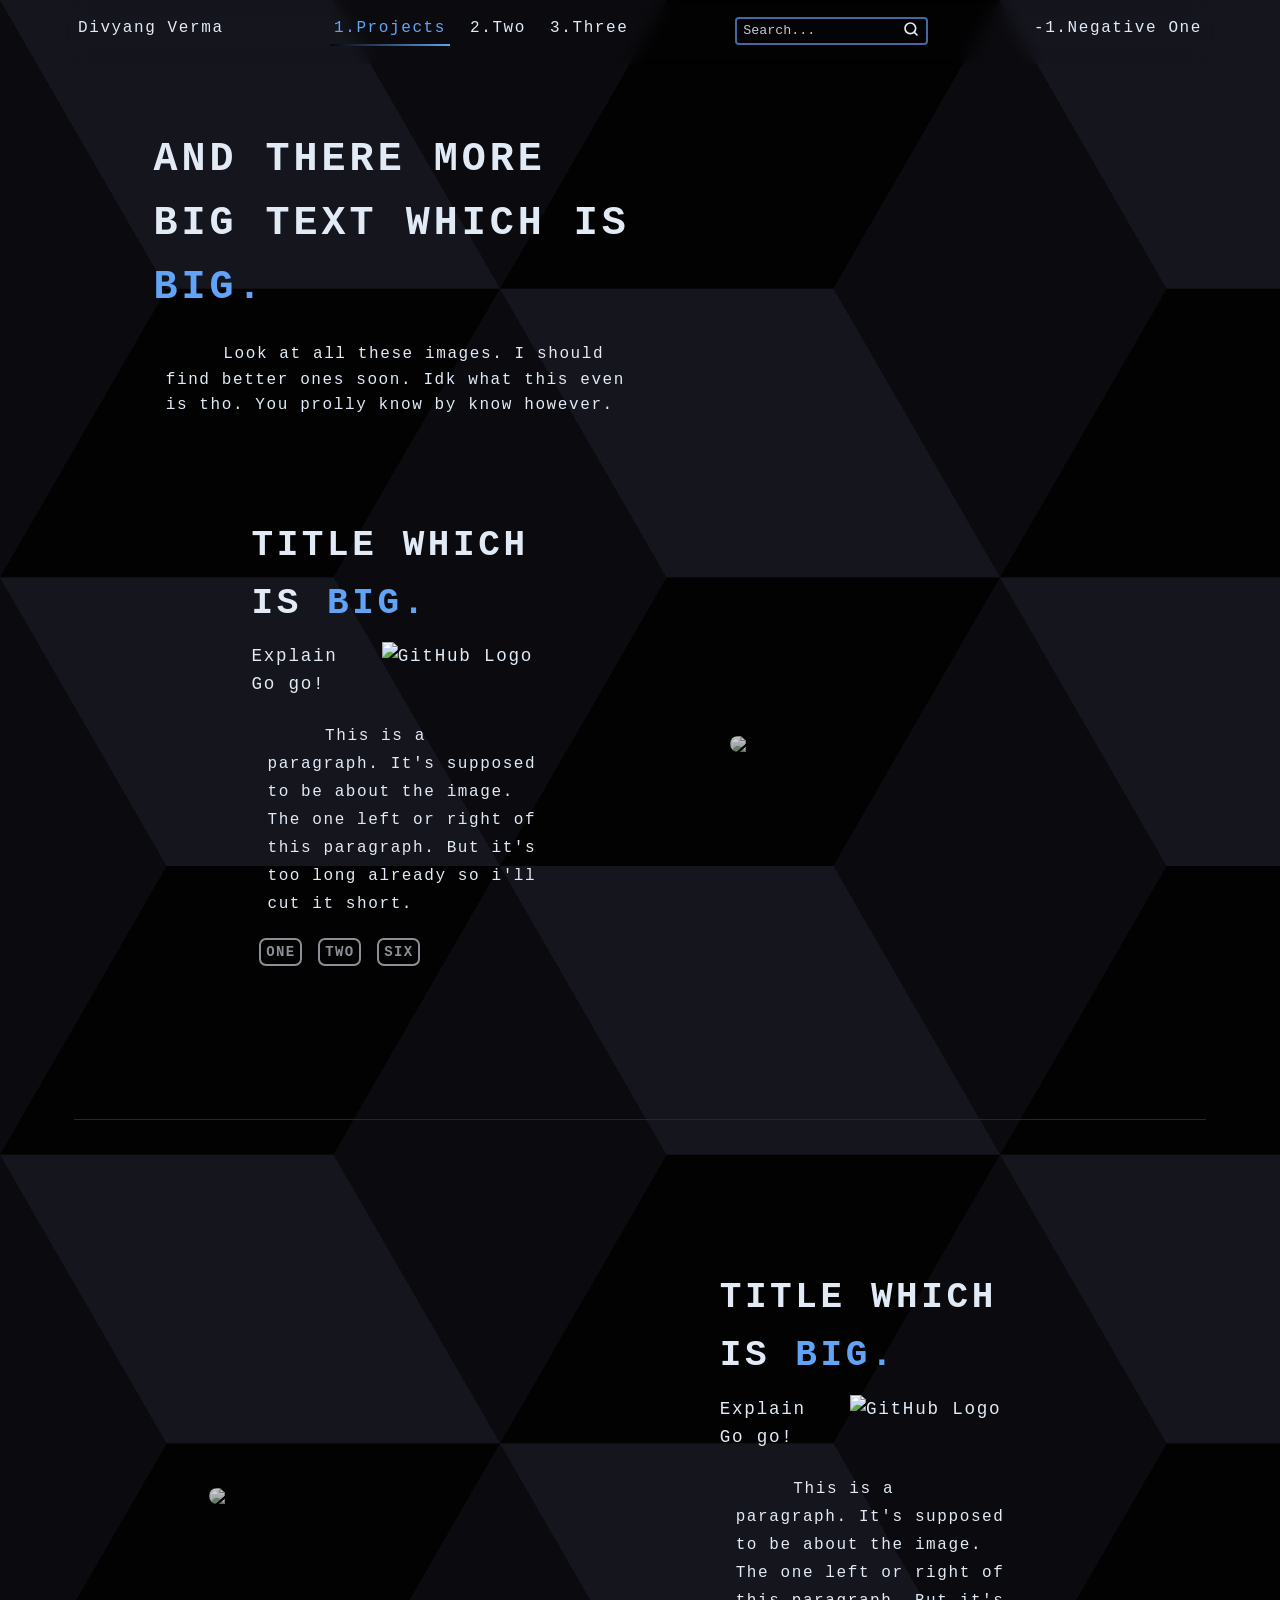
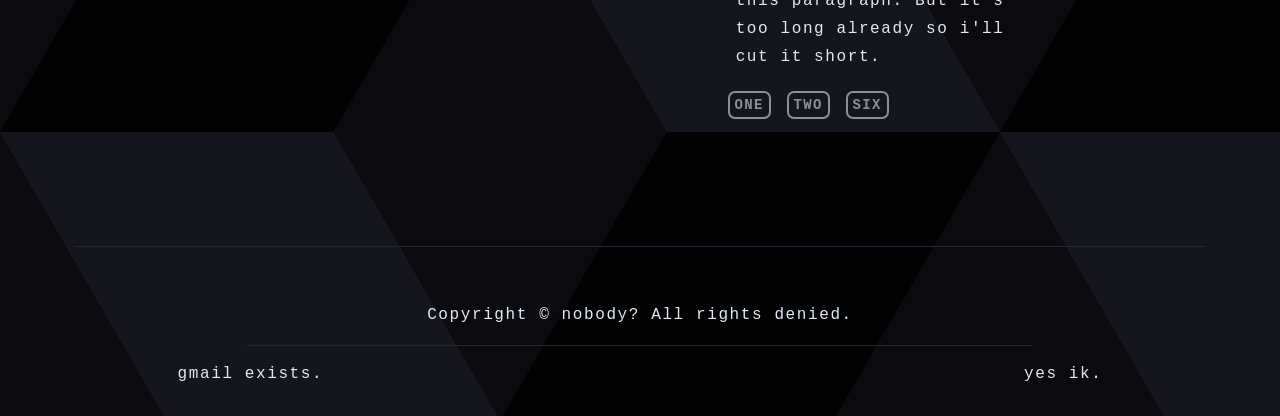
==== projects.html @ 55948bd6 "Add initial projects.html file with structure made this file." ====
<!DOCTYPE html>
<html lang="en">
<head>
    <meta charset="UTF-8">
    <meta name="viewport" content="width=device-width, initial-scale=1.0">
    <title>Divy <-</title>
    <meta name="description" content=" description of website">
    <link rel="stylesheet" href="style.css">
</head>
<body style="padding: 0 clamp(12%, 15vw - 7rem, 5%);">
    <header>
        <nav>
            <ul>
                <li><a href="index.html" class="navItem"><p class="navName">Divyang Verma</p></a></li>
                
                <div class="navItemGroup">
                    <li><a href="projects.html" class="navItem" style="color: #61a4f7; background-size: 100% 2px;"><p class="navNum" style="color: #61a4f7;">1.</p> <p class="navName" style="color: #61a4f7;">Projects</p></a></li>
                    <li><a href="#two" class="navItem"><p class="navNum">2.</p> <p class="navName">Two</p></a></li>
                    <li><a href="#three" class="navItem"><p class="navNum">3.</p> <p class="navName">Three</p></a></li>
                </div>

                <li><form class="searchForm">
                    <input type="text" placeholder="Search..." class="searchInput">
                    <button type="submit" class="searchButton">
                        <svg width="16" height="16" viewBox="0 0 24 24" fill="none" stroke="currentColor" stroke-width="2.5" stroke-linecap="round" stroke-linejoin="round"><circle cx="11" cy="11" r="8"></circle><line x1="21" y1="21" x2="16.65" y2="16.65"></line></svg>
                    </button>
                </form></li>
                
                <li class="rightItem"><a href="#negOne" class="navItem"><p class="navNum">-1.</p> <p class="navName">Negative One</p></a></li>
            </ul>
        </nav>
    </header>

    <br>
    <br>
    <br>
    <br>

    

    <main>
        <br>

        <section class="projIntroduction">
            <h1>And there more Big text which is <span class="highligthThisText">Big.</span></h1>
            <p style="padding:2.5%;">&emsp; &emsp; Look at all these images. I should find better ones soon. Idk what this even is tho. You prolly know by know however.</p>
        </section>
            
        <section id="primary">
            <section id="left" style="padding: 7%;">
                <h1 class="MediumTitle">Title which is <span class="highligthThisText">Big.</span></h1>
                
                <div class="projBasicInfo">
                    <span class="upBit">Explain</span> &emsp; 
                    <a href="https://github.com" class="GithubLink">
                        <img src="githubLogo.png" alt="GitHub Logo" class="githubLogo"> 
                        <span class="upBit">Go go!</span>
                    </a>
                </div>

                <p class="projExpl"> &emsp; &emsp; This is a paragraph. It's supposed to be about the image. The one left or right of this paragraph. But it's too long already so i'll cut it short.</p>
            
                <div class="projTypes">
                    <p class="typeLabel">one</p>
                    <p class="typeLabel">two</p>
                    <p class="typeLabel">six</p>
                </div>
            </section>
            <section id="right" style="display: flex; padding: 2.5%; align-items:center;">
                    <img src="NoImageFound.png" class="projImg">
            </section>
        </section>

        <br>
        <br>
        <hr>
        <br>
        <br>

        <section id="primary">
            <section id="left" style="display: flex; padding: 2.5%; align-items:center;">
                    <img src="NoImageFound.png" class="projImg">
            </section>

            <section id="right" style="padding: 7%;">
                <h1 class="MediumTitle">Title which is <span class="highligthThisText">Big.</span></h1>
                
                <div class="projBasicInfo">
                    <span class="upBit">Explain</span> &emsp; 
                    <a href="https://github.com" class="GithubLink">
                        <img src="githubLogo.png" alt="GitHub Logo" class="githubLogo"> 
                        <span class="upBit">Go go!</span>
                    </a>
                </div>

                <p class="projExpl"> &emsp; &emsp; This is a paragraph. It's supposed to be about the image. The one left or right of this paragraph. But it's too long already so i'll cut it short.</p>
            
                <div class="projTypes">
                    <p class="typeLabel">one</p>
                    <p class="typeLabel">two</p>
                    <p class="typeLabel">six</p>
                </div>
            </section>
            
        </section>


    </main>


    <br>
    <hr>
    <footer>
        <p>Copyright &copy; nobody? All rights denied.</p>
        <hr class="footBreak">
        <div class="bottomFoot"> <p>gmail exists.</p> <p>yes ik.</p> </div>
    </footer>

    <script src="script.js"></script>
</body>
</html>
---- style.css ----
:root {
  --bg-color: #040406;
  --different-bg-color: hsl(240, 11%, 5%);
  
  /*Remediner: change script "No words to graph" color*/
  --text-color: #e1eaf5; 
  --highlighted-text-color: #61a4f7;
  
  --border-color: #416b9e;
  --highlighted-border-color: #6e9dc9;
  
  --button-bg-color: #4878b3;
  --highlighted-button-bg-color: #345d8f;

  --chartline-color: #002b5f;
  --chartaxis-color: #3e5a97; /*numbers*/
  --chartgrid-color: #0d1a2b;
  --chartavgline-color: #00d7fd;

  --scrollbar-color: #000920;
  --divider-color: #202835;
}

@property --c1 {
  syntax: '<color>';
  inherits: false;
  initial-value: hsl(240, 17%, 1%);
}@property --c2 {
  syntax: '<color>';
  inherits: false;
  initial-value: hsl(240, 17%, 10%);
}
@property --c3 {
  syntax: '<color>';
  inherits: false;
  initial-value: hsl(240, 17%, 5%);
}

@property --transC {
  syntax: '<color>';
  inherits: false;
  initial-value: hsl(240, 17%, 0%);
}

html {
  --s: 1000px; /* control the size*/
    background-color: var(--bg-color);
}

* {
    box-sizing: border-box;
    margin: 0;
    padding: 0;
    scrollbar-width: thin;
    scrollbar-color: var(--scrollbar-color) var(--bg-color);
}

.scroll-container {
    overflow-y: auto;
    -webkit-overflow-scrolling: touch;
    scroll-behavior: smooth;
}

body {
    
    font-family: "Andale Mono", monospace;
    line-height: 1.6;
    color: var(--text-color);
    background-color: var(--bg-color);

    --body-pad: clamp(2.5%, 15vw - 7rem, 15%);
    padding:0 var(--body-pad);

    background:
    repeating-conic-gradient(from 30deg,#0000 0 120deg,var(--c3) 0 50%) 
    calc(var(--s)/2) calc(var(--s)*tan(30deg)/2),
    repeating-conic-gradient(from 30deg,var(--c1) 0 60deg,var(--c2) 0 120deg,var(--c3) 0 50%);
    background-size: var(--s) calc(var(--s)*tan(30deg));

    animation: bg-ani 10s linear infinite alternate;
}
@keyframes bg-ani {
    0% {
        --c1: hsl(240, 17%, 1%);
        --c2: hsl(240, 17%, 2%);
        --c3: hsl(240, 17%, 3%);
    }
    50% {
        --c1: hsl(240, 17%, 3%);
        --c2: hsl(240, 17%, 1%);
        --c3: hsl(240, 17%, 2%);
    }
    100% {
        --c1:hsl(240, 17%, 2%);
        --c2: hsl(240, 17%, 3%);
        --c3: hsl(240, 17%, 1%);
    }
}

@media (max-width: 850px) {
    body {
        padding: 0 0.5rem;
    }
}

header {
    text-align: center;
    padding: 0 0;

    position: fixed;
    z-index: 1000;
    backdrop-filter: blur(8px); 
    left:5%;
    right:5%;

}



nav {
    /*background-color: var(--bg-color);*/
    display: flex;
    justify-content: left;
    align-items: left;
    white-space: nowrap; 
    padding: 1rem 0;

    animation: slideIntro 1s forwards;

    border-bottom: 2px rgba(20, 25, 32, 0%) solid;
    border-left: 2px rgba(20, 25, 32, 0%) solid;
    border-right: 2px rgba(20, 25, 32, 0%) solid;

}

nav.scrolled {

    border-bottom: 2px rgba(20, 25, 32, 100%) solid;
    border-left: 2px rgba(20, 25, 32, 100%) solid;
    border-right: 2px rgba(20, 25, 32, 100%) solid;
    
    transition: 0.25s ease-in-out;
}

nav a.navItem {
    color: var(--text-color);
    padding: 0 0.25rem;
    text-decoration: none;
    font-weight: none;
    align-items: left;
    justify-content: left;
    display: flex;

    background-image: linear-gradient(20deg, var(--bg-color), var(--highlighted-text-color));
    background-repeat: no-repeat;
    
    background-size: 0% 2px;
    background-position: left bottom;
    
    transition: background-size 0.25s ease-in-out;
}


@keyframes slideIntro {
  0% {
    opacity: 0;
    transform: translateX(-1000px);
  }
  100% {
    opacity: 1;
    transform: translateX(0);
  }
}


nav a p.navNum {
    color:var(--text-color);
}

nav a p.navName {
    color:var(--text-color);
    transition: color 0.4s ease-in-out;
}

nav li {
    float: left;

    padding: 0 0.5rem;
}


nav a.navItem:hover .navName {
    color: var(--highlighted-text-color);
}

nav a.navItem:hover {
    background-size: 100% 2px;
}

.searchForm {
    background-color:  var(--bg-color);
    padding: 0 0.4rem;

    height: 1.75rem;
    
    border: 2px solid;
    border-radius: 4px;
    border-color:var(--border-color);
    
    display: flex;
    justify-content: center;
    align-items: center;

    transition: border-color 0.25s ease-in-out;
}

.searchInput {
    color: var(--text-color);
    background-color: var(--bg-color);
    border: none;
        font-family: "Andale Mono", monospace;


    height: 1.4rem;
}

.searchInput::placeholder {
    color: var(--text-color);
    opacity: 0.85;
}

.searchButton {
    color: var(--text-color);
    background-color: var(--bg-color);
    border: none;

    height: 1.4rem;

}

.searchInput:focus {
    outline: none;
    box-shadow: none;
}

.searchForm:focus-within {
    border-color: var(--highlighted-border-color);
}

ul {
    list-style-type: none;
    margin: 0;
    padding: 0;
    overflow: hidden;
    display: flex;
    align-items: center;
    justify-content: space-between;
    width: 100%;
}


#primary {
    color: var(--text-color);
    margin-left: 1rem;
    margin-right: 1rem;

    /*padding: .34rem clamp(2.5%, 15vw - 8.5rem, 25%);*/

    display: flex;
    justify-content: space-between;
}

@media (max-width:850px) {
    #primary {
        flex-direction: column;
        align-items: center;

        padding: .2rem 0;
    }
}


#left {
    margin-top: 1rem;
    margin-bottom: 1rem;
    margin-left: 1rem;
    width: 100%;
    margin-right: clamp(0rem, 15vw - 8.5rem, 2.5rem);
}

#right {
    margin-top: 1rem;
    margin-bottom: 1rem;
    margin-right: 1rem;
    width: 100%;
    margin-left: clamp(0rem, 15vw - 8.5rem, 2.5rem);
}

#secondary {
    color: var(--text-color);
    margin-left: 1rem;
    margin-right: 1rem;
    padding: 1rem 0;

}

#secondary .title {
    color: var(--text-color);
    margin-left: 1rem;
    margin-right: 1rem;

    display: flex;
    justify-content: space-between;

}

#secondary .title .randomLinkOne {
    color: var(--text-color);
    text-decoration: none;
    margin-top: 0.5rem;
    transition: ease-in-out 0.25s;
}

#secondary .title .randomLinkOne:hover {
    color: var(--highlighted-text-color);
}

#secondary .list {
    margin-left: 1rem;
    margin-right: 1rem;

    display: flex;
    justify-content: space-between;

}

@media (max-width:850px) {
    #secondary .list {
        flex-direction: column;
        align-items: center;
    }
}

#secondary .list .listItem {
    background-color: var(--different-bg-color);
    color: var(--text-color);
    margin-left: 1rem;
    margin-right: 1rem;
    margin-top: 1rem;
    margin-bottom: 1rem;
    width: 100%;
    border-radius: 10px;

    transition: 0.4s ease-in-out;

}

#secondary .list .listItem .tinyTitle {
    display: flex;
    justify-content: space-between;
    width:100%;
}

#secondary .list .listItem .tinyTitle .tinyName {
    color: var(--text-color);
    width: 100%;
    margin: 0.3rem;
    font-size:1.15rem;
    transition: 0.4s ease-in-out;
    text-transform: uppercase;
}

#secondary .list .listItem .tinyTitle .tinyYear {
    color: var(--text-color);
    text-align: right;
    font-weight: 900;
    width: 100%;
    margin: 0.3rem;
    margin-left: 7rem;
    font-size:1.15rem;

}

#secondary .list .listItem .listItemGenText {
    color: var(--text-color);
    width: 100%;
    margin: 0.3rem;
    margin-left: 0.5rem;
    margin-right: 0.5rem;
    font-size:1rem;

}

.imageInList {
    width: 100%;
    height: auto;
    border-radius: 5px;
    border: 2px solid var(--border-color);
    filter: grayscale(50%) brightness(0.8);
    transition: ease-in-out 0.4s;

}

.listItem:hover .imageInList {
    border-color: var(--highlighted-border-color);
    filter: grayscale(0%) brightness(1);
}

#secondary .list .listItem:hover .tinyTitle .tinyName {
    color: var(--highlighted-text-color);
}

.typeLabel {
    font-size:14px;
    font-weight:700;
    color: #8b9096;

    border:2px #8b9096 solid;  
    border-radius: 7px; 

    padding-top: 0.05rem; 
    padding-bottom: 0.05rem; 
    padding-right: 0.3rem; 
    padding-left: 0.3rem; 

    margin-left: 0.5rem;
    margin-right: 0.5rem;

    text-transform: uppercase;

    width: fit-content;
}

.projTypes {
    display:flex;
    justify-content: left;
}

.container {
    display: flex;
    max-width: 1100px;
    margin: 2rem auto;
    padding: 0 1rem;
    gap: 2rem;
}

.content {
    flex: 3;
    background: var(--bg-color);
    padding: 2rem;
    border-radius: 8px;
    box-shadow: 0 4px 6px rgba(0,0,0,0.05);
}

.sidebar {
    flex: 1;
    background: var(--bg-color);
    padding: 2rem;
    border-radius: 8px;
}

footer {
    color: var(--text-color);
    text-align: center;
    padding: 1.5rem;
    margin-top: 2rem;
}

.bottomFoot {
    display: flex;
    justify-content: space-between;
}

.footBreak {
    border: none;
    border-top: 1px solid var(--divider-color);
    width: 85%;
    margin: 1rem auto;
}

.projIntroduction {
    width:50%;
}

hr {
    border: none;
    border-top: 1px solid var(--divider-color);
    
    margin-left: calc(-1 * var(--body-pad));
    margin-right: calc(-1 * var(--body-pad));
    width: calc(100% + (2 * var(--body-pad)));

    margin-top: 1rem;
    margin-bottom: 1rem;
  
}

h1 {
    margin-top: 0;
    font-size: 2.5rem;
    text-transform: uppercase;
    letter-spacing: .1em;
    color: var(--text-color);
    margin-bottom: 10px;

    animation: popIntro 0.75s forwards;

}

.MediumTitle {
    font-size: 2.25rem;
    transition: 0.3s ease-in-out;
}


@keyframes popIntro {
  0% {
    opacity: 0;
    transform: translateY(20px);
  }
  100% {
    opacity: 1;
    transform: translateY(0);
  }
}

h2 {
    margin-top: 0;
    font-size: 1.65rem;
    text-transform: uppercase;
    letter-spacing: .1em;
    color: var(--text-color);
    margin-bottom: 10px;

}

p {
    margin-top: 0;
    font-size: 1rem;
    letter-spacing: .1em;
    color: var(--text-color);
    margin-bottom: 4px;
}


.projExpl {
    padding:1rem;
    padding-top:1.25rem;
    font-size: 1rem;
    letter-spacing: .1em;
    color: var(--text-color);
    margin-bottom: 4px;
    line-height: 1.75em;
}

.projBasicInfo {
    margin-top: 0;
    font-size: 1.1rem;
    letter-spacing: .1em;
    color: var(--text-color);
    margin-bottom: 4px;
}

.GithubLink {
    text-decoration: none;
    margin-top: 0;
    font-size: 1.1rem;
    letter-spacing: .1em;
    color: var(--text-color);
    margin-bottom: 4px;
}


.githubLogo {
    width: 23px;
    height: 23px;
    color:var(--text-color);
}

.sectioned {
    text-align: left;
    color: #8b9096;
    margin: 1rem;
    /*background-color:green;*/
}

.reveal {
    color: rgba(0,0,0,0%);
    text-align: left;
    display: inline;
    margin: 1rem;
    transition: 0.5s ease-in-out;
}

.revHover:hover {
    color: #b5bbc4;
}

.revHover:hover + .reveal {
    color: #b5bbc4;
    transition: 0.5s ease-in-out;
}

.highligthThisText{
    color: var(--highlighted-text-color);
    display: inline;
}

.projImg {
    width:100%;
    height: auto;
    filter: grayscale(75%) brightness(0.8);
    border-radius:20px;

    transition: 0.3s ease-in-out;
}

#primary:hover .projImg{
    filter: grayscale(0%) brightness(1);
}

#primary:hover .MediumTitle{
    color: var(--highlighted-text-color);
}


/*all stuff below is with the sentnace fluency*/
.app-grid {
    display: grid;
    grid-template-columns: 1fr 1fr;
    gap: 30px;
    max-width: 1300px;
    margin: 0 auto;
}

@media(max-width:850px) {
    .app-grid {
        grid-template-columns: 1fr;
    }
}

.container-box {
    background: none;
    border-radius: 12px;
    padding: 24px;
    /*box-shadow: 0 4px 6px -1px rgba(0,0,0,.05),0 2px 4px -1px rgba(0,0,0,.03);*/
    display: flex;
    flex-direction: column;
}



.paragraph-wrapper {
    position: relative;
    flex-grow: 1;
}

.paragraph-editor {
    min-height: 320px;
    max-height: 360px;
    padding: 16px;
    padding-bottom: 35px;
    border-radius: 8px;
    font-size: 1.15rem;
    line-height: 1.7;
    outline: none;
    transition: all .2s ease;
    overflow-y: auto;
    white-space: pre-wrap;
    box-sizing: border-box;
    position: relative;
}


.paragraph-editor:focus {
    border-color: var(--highlighted-border-color);
    box-shadow: 0 0 0 4px rgba(79,70,229,.1);
}

.paragraph-editor.unfocused {
    border-color: var(--border-color);
    box-shadow: none;
}

.paragraph-wrapper::after {
    content:"";
    position:absolute;
    left:2px;
    right:2px;
    bottom:2px;
    height:45px;
    border-radius:0 0 6px 6px;
    background:linear-gradient(to bottom,rgba(255,255,255,0),var(--different-bg-color));
    pointer-events:none;
    opacity:0;
    transition:opacity .2s;
}

.paragraph-wrapper.has-overflow::after {
    opacity:1;
}

.text-expand-button {
    position:absolute;
    right:10px;
    bottom:9px;
    z-index:5;
    border:none;
    background:var(--button-bg-color);
    color:var(--text-color);
    width:30px;
    height:30px;
    border-radius:6px;
    cursor:pointer;
    display:none;
    align-items:center;
    justify-content:center;
}

.text-expand-button:hover {
    background:var(--highlighted-button-bg-color);
    color: var(--highlighted-text-color);
}

.text-expand-button svg {
    width:17px;
    height:17px;
}

.paragraph-wrapper.has-overflow .text-expand-button {
    display:flex;
}

.text-overlay {
    position:fixed;
    inset:0;
    background:rgba(0,0,0,.5);
    z-index:2000;
    display:none;
    align-items:center;
    justify-content:center;
    padding:30px;
    box-sizing:border-box;
}

.text-overlay.open {
    display:flex;
}

.expanded-text-box {
    width:min(1000px,calc(100vw - 60px));
    height:min(750px,calc(100vh - 60px));
    background:var(--different-bg-color);
    border-radius:14px;
    box-shadow:0 20px 60px rgba(0,0,0,.3);
    padding:25px;
    box-sizing:border-box;
    position:relative;
    display:flex;
    flex-direction:column;
}

.expanded-text-editor {
    flex:1;
    min-height:0;
    padding:18px;
    border:2px solid var(--border-color);
    border-radius:8px;
    font-size:1.15rem;
    line-height:1.7;
    outline:none;
    overflow-y:auto;
    white-space:pre-wrap;
}

.expanded-text-editor:focus {
    border-color: var(--highlighted-border-color);
    box-shadow:0 0 0 4px rgba(79,70,229,.1);
}

.text-close-button {
    position:absolute;
    top:12px;
    right:12px;
    width:34px;
    height:34px;
    border:none;
    background:var(--button-bg-color);
    border-radius:7px;
    cursor:pointer;
    display:flex;
    align-items:center;
    justify-content:center;
    color:var(--text-color);
    z-index:5;
}

.text-close-button:hover {
    background:var(--highlighted-button-bg-color);
    color:var(--highlighted-text-color);
}

.text-close-button svg {
    width:19px;
    height:19px;
}

.graph-space {
    height:330px;
    position:relative;
    background:none;
    overflow:visible;
}

.chart-svg {
    width:100%;
    height:100%;
    overflow:visible;
    margin-top:10px;
}

.chart-line {
    fill:none;
    stroke:var(--chartline-color);
    stroke-width:3;
    stroke-linecap:round;
    stroke-linejoin:round;
}

.chart-point {
    fill:var(--bg-color);
    stroke:var(--chartline-color);
    stroke-width:3;
    cursor:pointer;
}

.chart-point:hover,.chart-point.selected {
    fill:var(--chartline-color);
}

.sentence-label-background {
    fill:none;
    stroke:var(--chartgrid-color);
    stroke-width:2;
    rx:4;
    opacity:0;
    pointer-events:none;
}

.sentence-label {
    font-size:12px;
    font-weight:800;
    fill:var(--text-color);
    pointer-events:none;
    opacity:0;
}

.sentence-label.visible,.sentence-label-background.visible {
    opacity:1;
}

.standard-line {
    stroke:var(--chartavgline-color);
    stroke-width:2;
    stroke-dasharray:8 6;
}

.grid-line,.x-grid-line {
    stroke:var(--chartgrid-color);
    stroke-width:1;
}

.axis-number {
    font-size:11px;
    fill:var(--chartaxis-color);
}

.helper-text {
    font-size:.85rem;
    color:var(--text-color);
    margin-bottom:12px;
}

.graph-panel {
    position:relative;
}

.reset-text-button {
    position: absolute;
    left: 10px;
    bottom: 9px;
    z-index: 5;
    border: none;
    background: var(--button-bg-color);
    color: var(--text-color);
    width: 30px;
    height: 30px;
    border-radius: 6px;
    cursor: pointer;
    display: none;
    align-items: center;
    justify-content: center;
    font-size: 18px;
}

.reset-text-button:hover {
    background: var(--highlighted-button-bg-color);
    color: var(--highlighted-text-color);
}

.paragraph-wrapper.active .reset-text-button {
    display: flex;
}

.expand-button {
    position:absolute;
    top:8px;
    right:8px;
    width:32px;
    height:32px;
    border:none;
    background:var(--button-bg-color);
    border-radius:6px;
    cursor:pointer;
    display:flex;
    align-items:center;
    justify-content:center;
    z-index:10;
    color:var(--text-color);
}

.expand-button:hover {
    background:var(--highlighted-button-bg-color);
    color:var(--highlighted-text-color);
}

.expand-button svg {
    width:18px;
    height:18px;
}

.graph-overlay {
    position:fixed;
    inset:0;
    background:rgba(0,0,0,.5);
    z-index:1000;
    display:none;
    align-items:center;
    justify-content:center;
    padding:30px;
    box-sizing:border-box;
}

.graph-overlay.open {
    display:flex;
}

.expanded-graph {
    position:relative;
    width:calc(100vw - 60px);
    height:calc(100vh - 60px);
    background:var(--bg-color);
    border-radius:14px;
    box-shadow:0 20px 60px rgba(0,0,0,.3);
    padding:25px;
    box-sizing:border-box;
    display:grid;
    grid-template-columns:minmax(0,1.7fr) minmax(300px,.8fr);
    gap:30px;
}

.expanded-graph-left {
    min-width:0;
    display:flex;
    flex-direction:column;
    padding-right:10px;
}

.expanded-graph-left .graph-space {
    height:100%;
    width:100%;
    min-height:0;
}

.expanded-graph-right {
    min-width:0;
    display:flex;
    flex-direction:column;
    overflow:hidden;
    padding-top:5px;
}

.expanded-graph-right h3 {
    margin:0 0 15px;
    color:var(--text-color);
    font-size:1rem;
    text-transform:uppercase;
    letter-spacing:.05em;
}

.sentence-table-container {
    flex:1;
    min-height:0;
    overflow-y:auto;
    border:1px solid var(--border-color);
    border-radius:8px;
}

.sentence-table {
    width:100%;
    border-collapse:collapse;
    table-layout:fixed;
}

.sentence-table th,.sentence-table td {
    padding:9px 12px;
    border-bottom:1px solid var(--border-color);
    text-align:left;
}

.sentence-table th {
    background:var(--bg-color);
    color:var(--text-color);
    font-weight:700;
    position:sticky;
    top:0;
    z-index:2;
}

.sentence-table th:first-child,.sentence-table td:first-child {
    width:70px;
    text-align:center;
}

.sentence-table th:last-child,.sentence-table td:last-child {
    width:110px;
    text-align:center;
}

.sentence-table td {
    color:var(--text-color);
    font-size:.92rem;
}

.sentence-table tbody tr:hover {
    background:var(--bg-color);
}

.stats-section {
    margin-top:18px;
    border:1px solid var(--border-color);
    border-radius:8px;
    overflow:hidden;
    flex-shrink:0;
}

.stats-title {
    background:var(--bg-color);
    padding:10px 12px;
    color:var(--text-color);
    font-weight:700;
    font-size:.92rem;
    border-bottom:1px solid var(--border-color);
}

.stats-grid {
    display:grid;
    grid-template-columns:1fr 1fr;
}

.stat-item {
    padding:11px 12px;
    border-bottom:1px solid var(--border-color);
}

.stat-item:nth-child(odd) {
    border-right:1px solid var(--border-color);
}

.stat-item:nth-last-child(-n+2) {
    border-bottom:none;
}

.stat-label {
    font-size:.76rem;
    color:var(--text-color);
    margin-bottom:3px;
}

.stat-value {
    font-size:.98rem;
    font-weight:700;
    color:var(--text-color);
}

.close-button {
    position:absolute;
    top:12px;
    right:12px;
    width:34px;
    height:34px;
    border:none;
    background:var(--button-bg-color);
    border-radius:7px;
    cursor:pointer;
    display:flex;
    align-items:center;
    justify-content:center;
    color:var(--text-color);
    z-index:20;
}

.close-button:hover {
    background:var(--highlighted-button-bg-color);
    color:var(--highlighted-text-color);
}

.close-button svg {
    width:19px;
    height:19px;
}

body.graph-expanded,body.text-expanded {
    overflow:hidden;
}

@media(max-width:850px) {
    .expanded-graph {
        grid-template-columns:1fr;
        grid-template-rows:minmax(0,1fr) minmax(250px,.7fr);
    }
}

.graph-panel .axis-number, .graph-panel .grid-line, .graph-panel .helper-text,
.graph-panel .x-grid-line, .graph-panel .expand-button, .graph-panel .standard-line,
.graph-panel > h2 {
    opacity: 0;
    pointer-events: none;
    transition: opacity 0.25s ease;
}

.graph-panel.active .axis-number, .graph-panel.active .grid-line, .graph-panel.active .helper-text,
.graph-panel.active .x-grid-line, .graph-panel.active .expand-button, .graph-panel.active .standard-line,
.graph-panel.active > h2 {
    opacity: 1;
    pointer-events: auto;
}
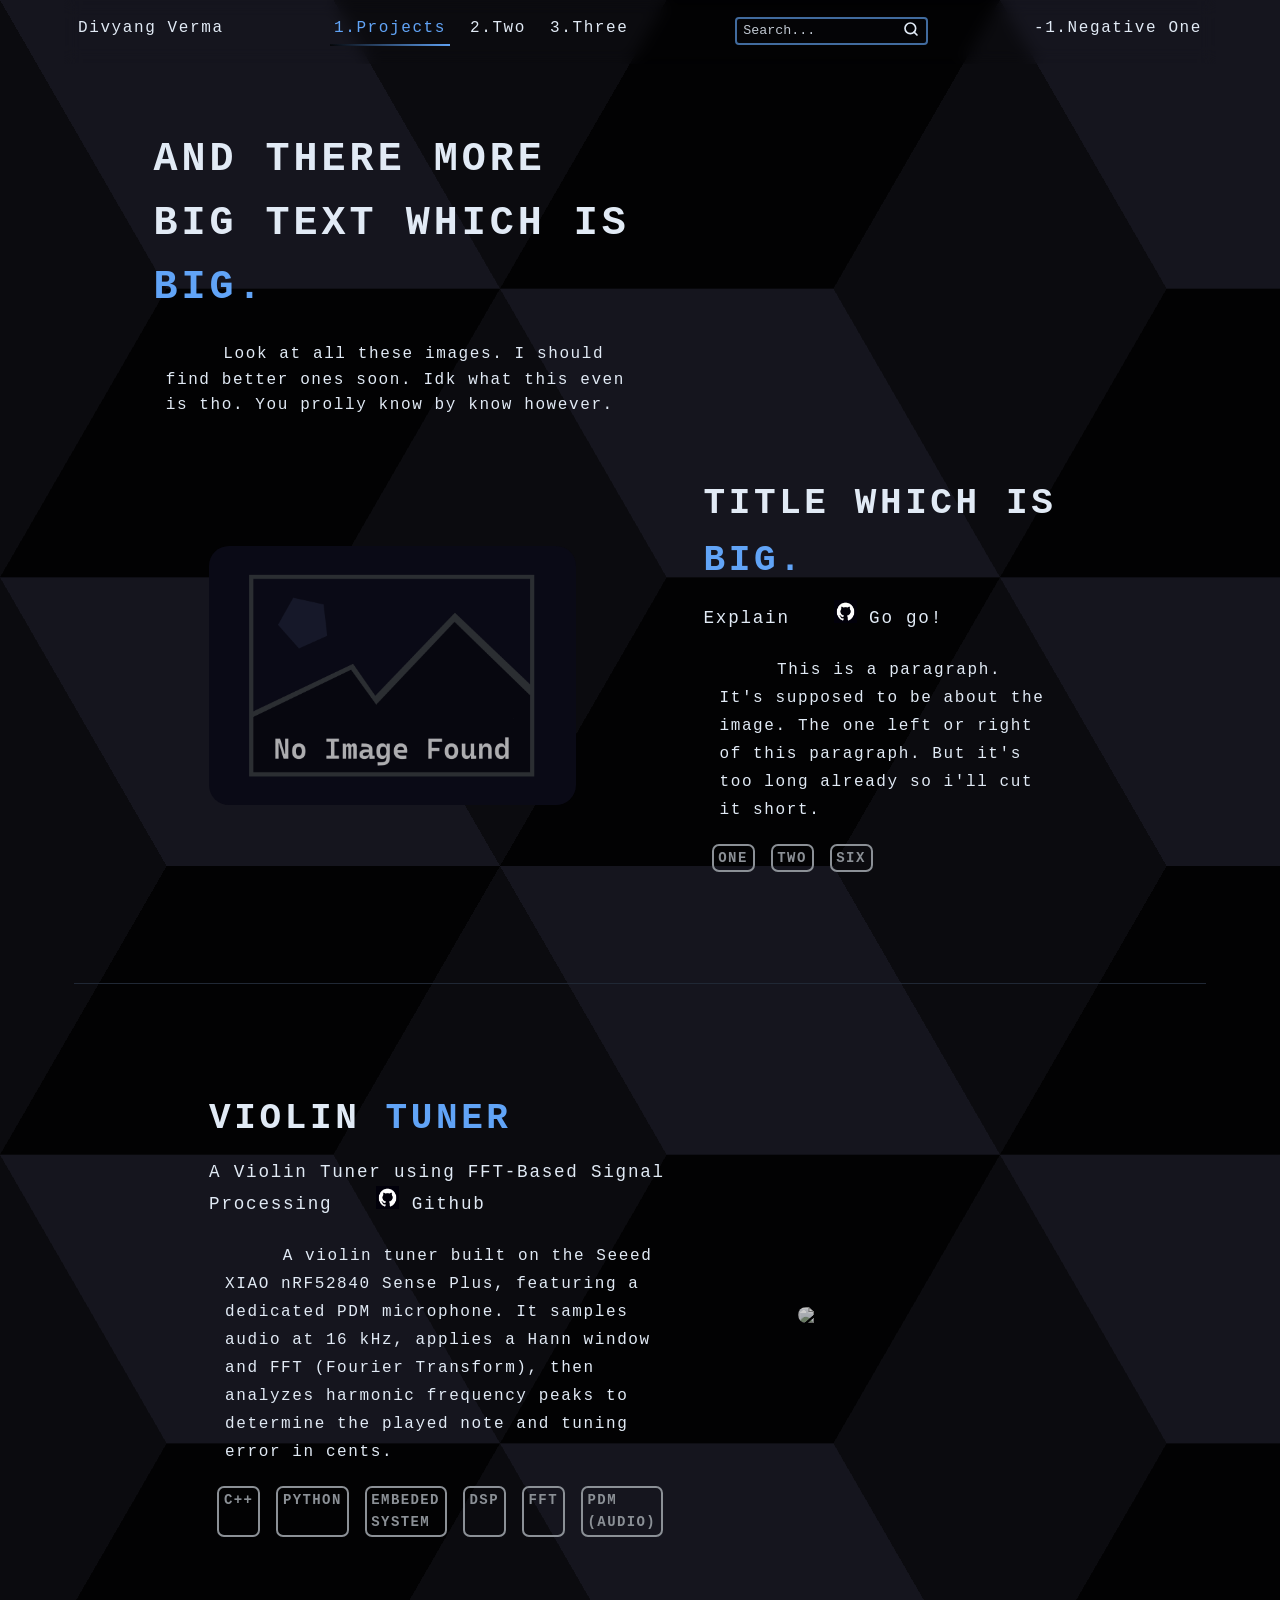
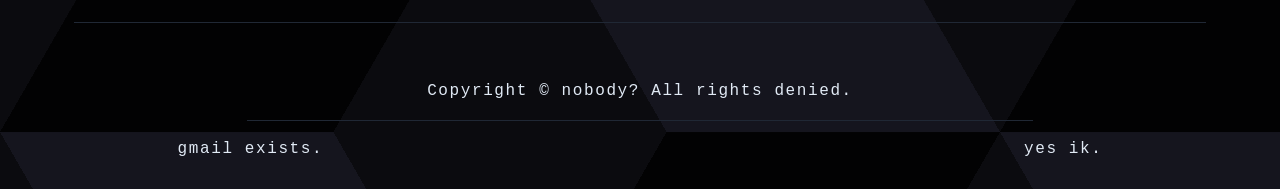
==== commit 510b90de: "Change title and adjust project section styles Updated the title and improved layout for project sec" ====
--- a/projects.html
+++ b/projects.html
@@ -3,7 +3,7 @@
 <head>
     <meta charset="UTF-8">
     <meta name="viewport" content="width=device-width, initial-scale=1.0">
-    <title>Divy <-</title>
+    <title>Divy Thingies</title>
     <meta name="description" content=" description of website">
     <link rel="stylesheet" href="style.css">
 </head>
@@ -36,8 +36,6 @@
     <br>
     <br>
 
-    
-
     <main>
         <br>
 
@@ -47,46 +45,15 @@
         </section>
             
         <section id="primary">
-            <section id="left" style="padding: 7%;">
-                <h1 class="MediumTitle">Title which is <span class="highligthThisText">Big.</span></h1>
-                
-                <div class="projBasicInfo">
-                    <span class="upBit">Explain</span> &emsp; 
-                    <a href="https://github.com" class="GithubLink">
-                        <img src="githubLogo.png" alt="GitHub Logo" class="githubLogo"> 
-                        <span class="upBit">Go go!</span>
-                    </a>
-                </div>
-
-                <p class="projExpl"> &emsp; &emsp; This is a paragraph. It's supposed to be about the image. The one left or right of this paragraph. But it's too long already so i'll cut it short.</p>
-            
-                <div class="projTypes">
-                    <p class="typeLabel">one</p>
-                    <p class="typeLabel">two</p>
-                    <p class="typeLabel">six</p>
-                </div>
-            </section>
-            <section id="right" style="display: flex; padding: 2.5%; align-items:center;">
-                    <img src="NoImageFound.png" class="projImg">
-            </section>
-        </section>
-
-        <br>
-        <br>
-        <hr>
-        <br>
-        <br>
-
-        <section id="primary">
             <section id="left" style="display: flex; padding: 2.5%; align-items:center;">
                     <img src="NoImageFound.png" class="projImg">
             </section>
 
-            <section id="right" style="padding: 7%;">
+            <section id="right" style="padding: 2.5%;">
                 <h1 class="MediumTitle">Title which is <span class="highligthThisText">Big.</span></h1>
                 
                 <div class="projBasicInfo">
-                    <span class="upBit">Explain</span> &emsp; 
+                    <span class="upBitText">Explain</span> &emsp; 
                     <a href="https://github.com" class="GithubLink">
                         <img src="githubLogo.png" alt="GitHub Logo" class="githubLogo"> 
                         <span class="upBit">Go go!</span>
@@ -105,7 +72,54 @@
         </section>
 
 
+        <br>
+        <br>
+        <hr>
+        <br>
+        <br>
+            
+        <section id="primary">
+            <section id="left" style="padding: 2.5%;">
+                <h1 class="MediumTitle">Violin <span class="highligthThisText">Tuner</span></h1>
+                
+                <div class="projBasicInfo">
+                    <span class="upBitText">A Violin Tuner using FFT-Based Signal Processing</span> &emsp; 
+                    <a href="https://github.com/vermadivyang/SeeedXIAO_Tuner" class="GithubLink">
+                        <img src="githubLogo.png" alt="GitHub Logo" class="githubLogo"> 
+                        <span class="upBit">Github</span>
+                    </a>
+                </div>
+
+                <p class="projExpl"> &emsp; &emsp; A violin tuner built on the Seeed XIAO nRF52840 Sense Plus, featuring a dedicated PDM microphone. It samples audio at 16 kHz, applies a Hann window and FFT (Fourier Transform), then analyzes harmonic frequency peaks to determine the played note and tuning error in cents.</p>
+            
+                <div class="projTypes">
+                    <p class="typeLabel">C++</p>
+                    <p class="typeLabel">Python</p>
+                    <p class="typeLabel">Embeded System</p>
+                    <p class="typeLabel">DSP</p>
+                    <p class="typeLabel">FFT</p>
+                    <p class="typeLabel">PDM (audio)</p>
+                </div>
+            </section>
+
+            <section id="right" style="display: flex; padding: 2.5%; align-items:center;">
+                <button id="expandTextButton" class="text-expand-button" title="Expand text" aria-label="Expand text">
+                    <svg viewBox="0 0 24 24" fill="none" stroke="currentColor" stroke-width="2" stroke-linecap="round" stroke-linejoin="round"><polyline points="6 9 12 15 18 9"></polyline></svg>
+                </button>
+                <img src="ViolinFFTimage.jpeg" class="projImg">
+            </section>
+        </section>
     </main>
+
+    <div id="textOverlay" class="text-overlay">
+        <div class="expanded-text-box">
+            <button id="closeTextButton" class="text-close-button" title="Close expanded text" aria-label="Close expanded text">
+                <svg viewBox="0 0 24 24" fill="none" stroke="currentColor" stroke-width="2" stroke-linecap="round" stroke-linejoin="round"><line x1="18" y1="6" x2="6" y2="18"></line><line x1="6" y1="6" x2="18" y2="18"></line></svg>
+            </button>
+            <h2>More text ...</h2>
+            <div id="expandedTextEditor" class="expanded-text-editor" contenteditable="true"></div>
+        </div>
+    </div>
 
 
     <br>
